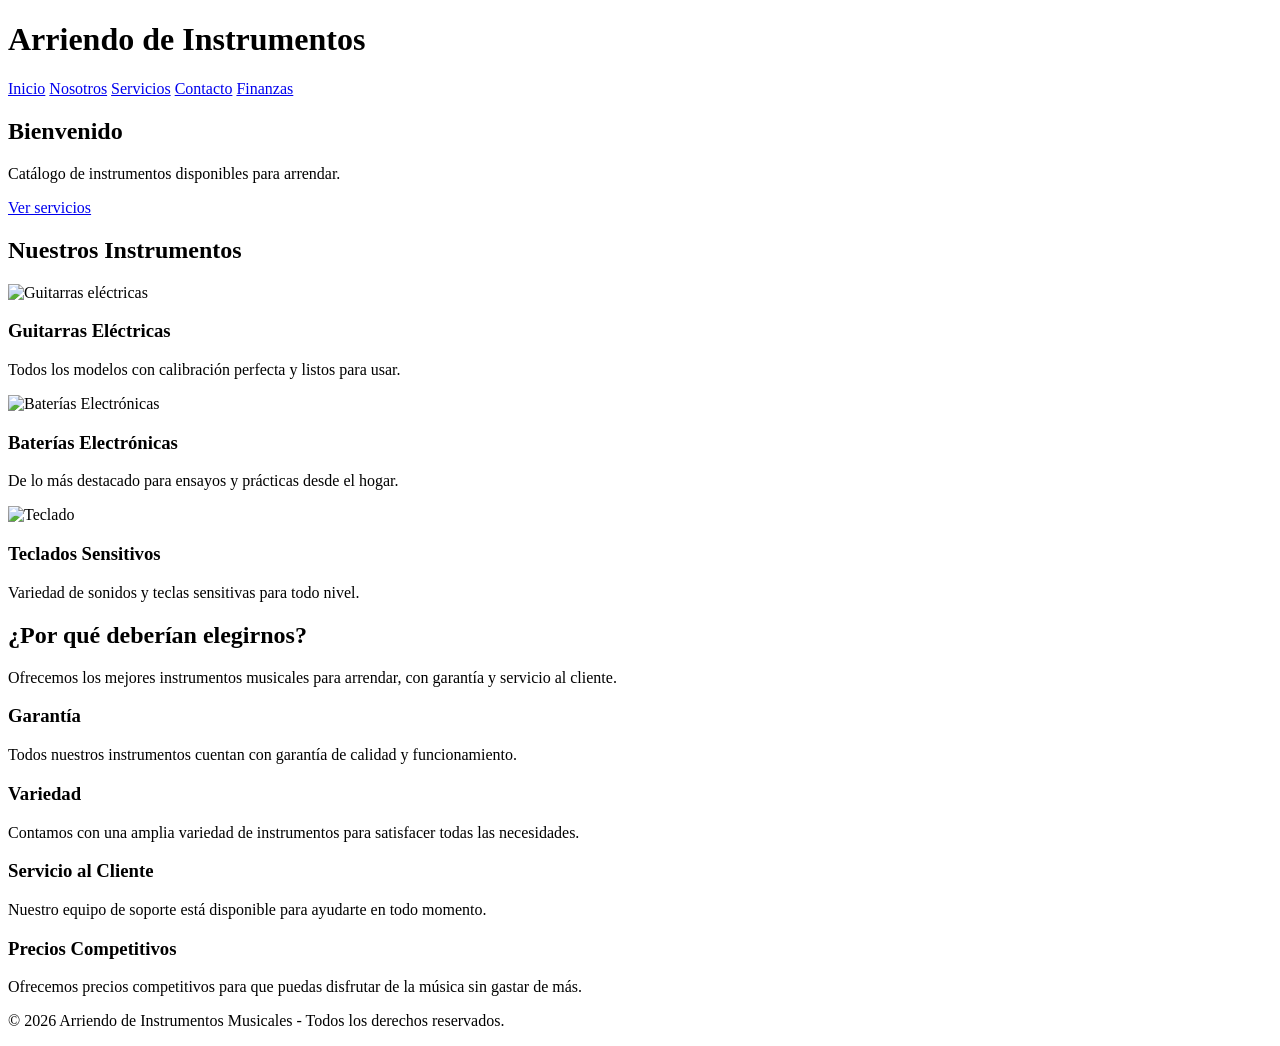
==== index.html @ 9057e556 "Add files via upload" ====
<!DOCTYPE html>
<html lang="es">
<head>
    <meta charset="UTF-8">
    <meta name="viewport" content="width=device-width, initial-scale=1.0">
    <meta name="author" content="Nicol Villca">
    <meta name="description" content="Arriendo de instrumentos musicales con garantía y servicio rápido para eventos y colegios.">
    <meta name="keywords" content="arriendo instrumentos musicales, guitarras electricas arriendo, teclado, musica escolar">
    <title>Inicio - Arriendo de Instrumentos Musicales</title>
    <link rel="stylesheet" href="css/style1.css">
</head>
<body>
    <header class="encabezado">
        <h1 class="titulo-principal">Arriendo de Instrumentos</h1>
        <nav class="navegacion">
            <a href="index.html" class="nav-link activo">Inicio</a>
            <a href="nosotros.html" class="nav-link">Nosotros</a>
            <a href="servicios.html" class="nav-link">Servicios</a>
            <a href="contacto.html" class="nav-link">Contacto</a>
            <a href="finanzas.html" class="nav-link">Finanzas</a>
        </nav>
        <div id="barra-estado" class="barra-estado"></div>
    </header>

    <main class="contenido-principal">
        <section class="bienvenida">
            <h2>Bienvenido</h2>
            <p>Catálogo de instrumentos disponibles para arrendar.</p>
            <a href="servicios.html" class="link-servicios">Ver servicios</a>
        </section>

        <section class="seccion-instrumentos">
            <h2 class="titulo-seccion">Nuestros Instrumentos</h2>
            
            <div class="contenedor-tarjetas">
                <article class="tarjeta-instrumento">
                    <img src="img/Guitarra.webp" alt="Guitarras eléctricas" class="img-instrumento">
                    <div class="info-instrumento">
                        <h3>Guitarras Eléctricas</h3>
                        <p>Todos los modelos con calibración perfecta y listos para usar.</p>
                    </div>
                </article>

                <article class="tarjeta-instrumento">
                    <img src="img/Bateria3.jpg" alt="Baterías Electrónicas" class="img-instrumento">
                    <div class="info-instrumento">
                        <h3>Baterías Electrónicas</h3>
                        <p>De lo más destacado para ensayos y prácticas desde el hogar.</p>
                    </div>
                </article>

                <article class="tarjeta-instrumento">
                    <img src="img/Teclado.webp" alt="Teclado" class="img-instrumento">
                    <div class="info-instrumento">
                        <h3>Teclados Sensitivos</h3>
                        <p>Variedad de sonidos y teclas sensitivas para todo nivel.</p>
                    </div>
                </article>
            </div>
        </section>

        <section class="seccion-beneficios">
            <h2>¿Por qué deberían elegirnos?</h2>
            <p class="bajada-beneficios">Ofrecemos los mejores instrumentos musicales para arrendar, con garantía y servicio al cliente.</p>

            <div class="grid-beneficios">
                <div class="tarjeta-beneficio">
                    <h3>Garantía</h3>
                    <p>Todos nuestros instrumentos cuentan con garantía de calidad y funcionamiento.</p>
                </div>

                <div class="tarjeta-beneficio">
                    <h3>Variedad</h3>
                    <p>Contamos con una amplia variedad de instrumentos para satisfacer todas las necesidades.</p>
                </div>

                <div class="tarjeta-beneficio">
                    <h3>Servicio al Cliente</h3>
                    <p>Nuestro equipo de soporte está disponible para ayudarte en todo momento.</p>
                </div>

                <div class="tarjeta-beneficio">
                    <h3>Precios Competitivos</h3>
                    <p>Ofrecemos precios competitivos para que puedas disfrutar de la música sin gastar de más.</p>
                </div>
            </div>
        </section>
    </main>

    <footer class="pie-pagina">
        <p>&copy; 2026 Arriendo de Instrumentos Musicales - Todos los derechos reservados.</p>
    </footer>

    <script src="js/script.js"></script>
</body>
</html>
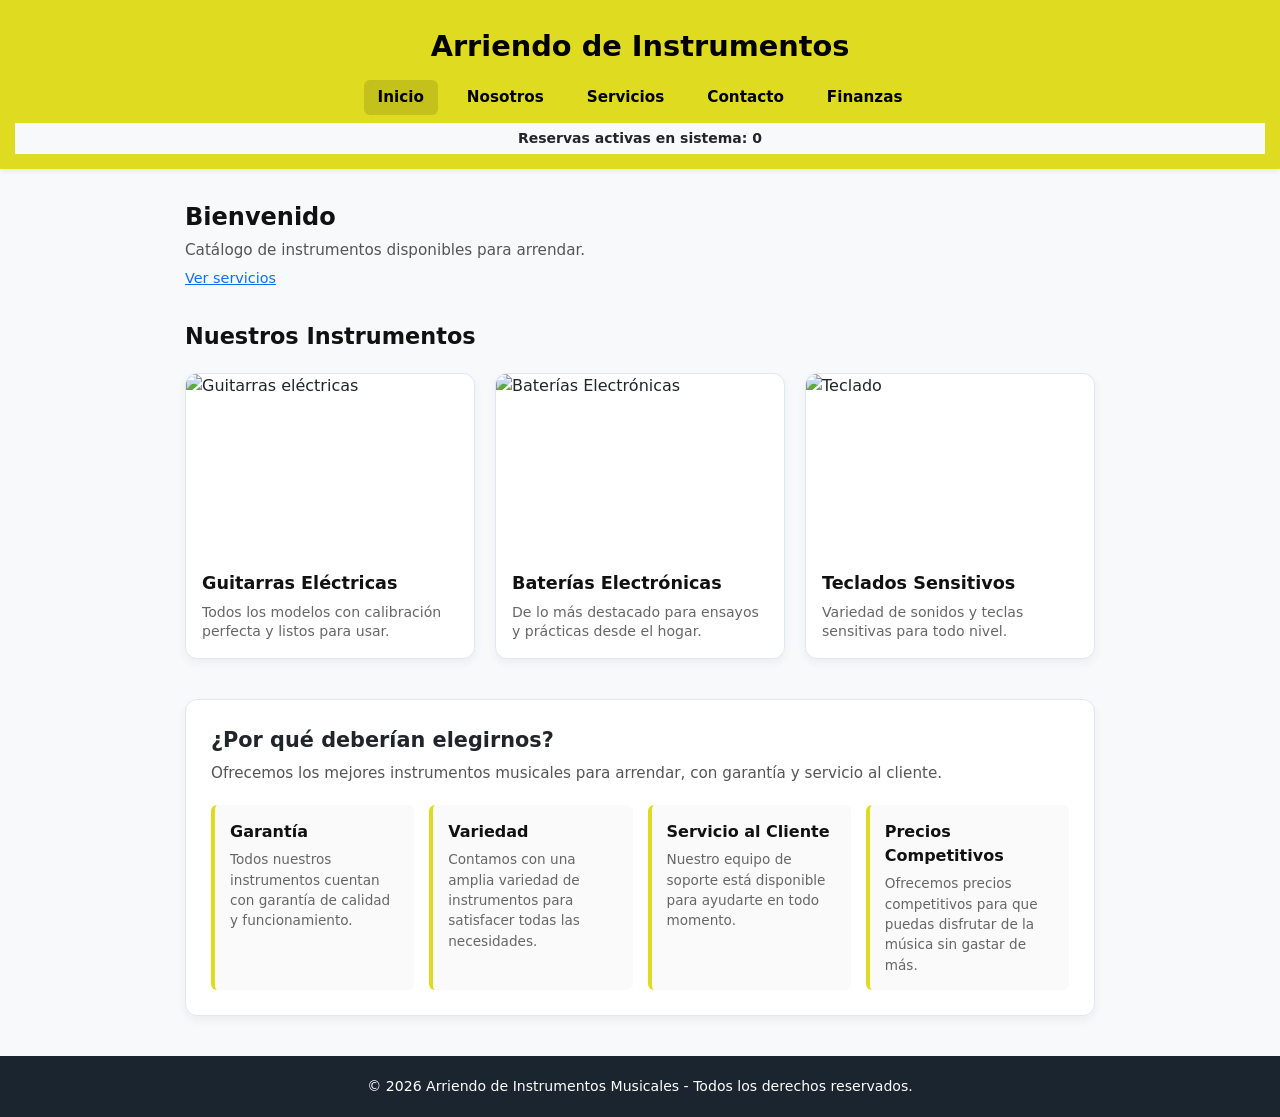
==== commit d4957ad5: "Update index.html" ====
--- a/index.html
+++ b/index.html
@@ -7,7 +7,7 @@
     <meta name="description" content="Arriendo de instrumentos musicales con garantía y servicio rápido para eventos y colegios.">
     <meta name="keywords" content="arriendo instrumentos musicales, guitarras electricas arriendo, teclado, musica escolar">
     <title>Inicio - Arriendo de Instrumentos Musicales</title>
-    <link rel="stylesheet" href="css/style1.css">
+    <link rel="stylesheet" href="style1.css">
 </head>
 <body>
     <header class="encabezado">
@@ -91,6 +91,6 @@
         <p>&copy; 2026 Arriendo de Instrumentos Musicales - Todos los derechos reservados.</p>
     </footer>
 
-    <script src="js/script.js"></script>
+    <script src="script.js"></script>
 </body>
-</html>+</html>
--- a/style1.css
+++ b/style1.css
@@ -0,0 +1,198 @@
+
+* {
+    box-sizing: border-box;
+    margin: 0;
+    padding: 0;
+    font-family: system-ui, -apple-system, BlinkMacSystemFont, 'Segoe UI', Roboto, sans-serif;
+}
+
+body {
+    background-color: #f8f9fa;
+    color: #212529;
+    line-height: 1.5;
+}
+.encabezado {
+    background-color: #dfdb20;
+    padding: 25px 15px 15px 15px;
+    text-align: center;
+    box-shadow: 0 2px 6px rgba(0, 0, 0, 0.08);
+}
+
+.titulo-principal {
+    font-size: 1.8rem;
+    color: #000000;
+    margin-bottom: 12px;
+    font-weight: 700;
+}
+
+.navegacion {
+    display: flex;
+    justify-content: center;
+    gap: 15px;
+    flex-wrap: wrap;
+}
+
+.nav-link {
+    color: #000000;
+    text-decoration: none;
+    font-weight: 600;
+    font-size: 0.95rem;
+    padding: 6px 14px;
+    border-radius: 6px;
+    transition: background-color 0.2s;
+}
+
+.nav-link:hover, .nav-link.activo {
+    background-color: rgba(0, 0, 0, 0.12);
+}
+
+.barra-estado {
+    margin-top: 8px;
+    font-size: 0.88rem;
+    font-weight: 600;
+}
+
+
+.contenido-principal {
+    max-width: 950px;
+    margin: 30px auto;
+    padding: 0 20px;
+}
+
+.bienvenida {
+    margin-bottom: 30px;
+}
+
+.bienvenida h2 {
+    font-size: 1.5rem;
+    color: #111111;
+    margin-bottom: 4px;
+}
+
+.bienvenida p {
+    color: #555555;
+    font-size: 0.95rem;
+}
+
+.link-servicios {
+    display: inline-block;
+    margin-top: 6px;
+    color: #0d6efd;
+    font-size: 0.9rem;
+    text-decoration: underline;
+}
+
+.titulo-seccion {
+    font-size: 1.4rem;
+    margin-bottom: 20px;
+    color: #111111;
+}
+
+.contenedor-tarjetas {
+    display: grid;
+    grid-template-columns: repeat(auto-fit, minmax(260px, 1fr));
+    gap: 20px;
+    margin-bottom: 40px;
+}
+
+.tarjeta-instrumento {
+    background-color: #ffffff;
+    border: 1px solid #e2e8f0;
+    border-radius: 12px;
+    overflow: hidden;
+    box-shadow: 0 4px 10px rgba(0, 0, 0, 0.05);
+    transition: transform 0.2s, box-shadow 0.2s;
+}
+
+.tarjeta-instrumento:hover {
+    transform: translateY(-4px);
+    box-shadow: 0 8px 18px rgba(0, 0, 0, 0.1);
+}
+
+.img-instrumento {
+    width: 100%;
+    height: 180px;
+    object-fit: cover;
+    display: block;
+}
+
+.info-instrumento {
+    padding: 16px;
+}
+
+.info-instrumento h3 {
+    font-size: 1.1rem;
+    margin-bottom: 6px;
+    color: #111111;
+}
+
+.info-instrumento p {
+    font-size: 0.88rem;
+    color: #666666;
+    line-height: 1.4;
+}
+
+
+.seccion-beneficios {
+    background-color: #ffffff;
+    border-radius: 12px;
+    padding: 25px;
+    box-shadow: 0 4px 10px rgba(0, 0, 0, 0.05);
+    border: 1px solid #e2e8f0;
+    margin-bottom: 40px;
+}
+
+.seccion-beneficios h2 {
+    font-size: 1.3rem;
+    margin-bottom: 6px;
+}
+
+.bajada-beneficios {
+    color: #555555;
+    font-size: 0.95rem;
+    margin-bottom: 20px;
+}
+
+.grid-beneficios {
+    display: grid;
+    grid-template-columns: repeat(auto-fit, minmax(200px, 1fr));
+    gap: 15px;
+}
+
+.tarjeta-beneficio {
+    background-color: #fafafa;
+    border-left: 4px solid #dfdb20;
+    padding: 15px;
+    border-radius: 6px;
+}
+
+.tarjeta-beneficio h3 {
+    font-size: 1rem;
+    margin-bottom: 5px;
+    color: #111111;
+}
+
+.tarjeta-beneficio p {
+    font-size: 0.85rem;
+    color: #666666;
+}
+
+/* PIE DE PÁGINA */
+.pie-pagina {
+    text-align: center;
+    padding: 20px;
+    background-color: #1a252f;
+    color: #ffffff;
+    font-size: 0.88rem;
+}
+
+@media (max-width: 768px) {
+    .navegacion {
+        flex-direction: column;
+        gap: 8px;
+    }
+    
+    .contenedor-tarjetas {
+        grid-template-columns: 1fr;
+    }
+}
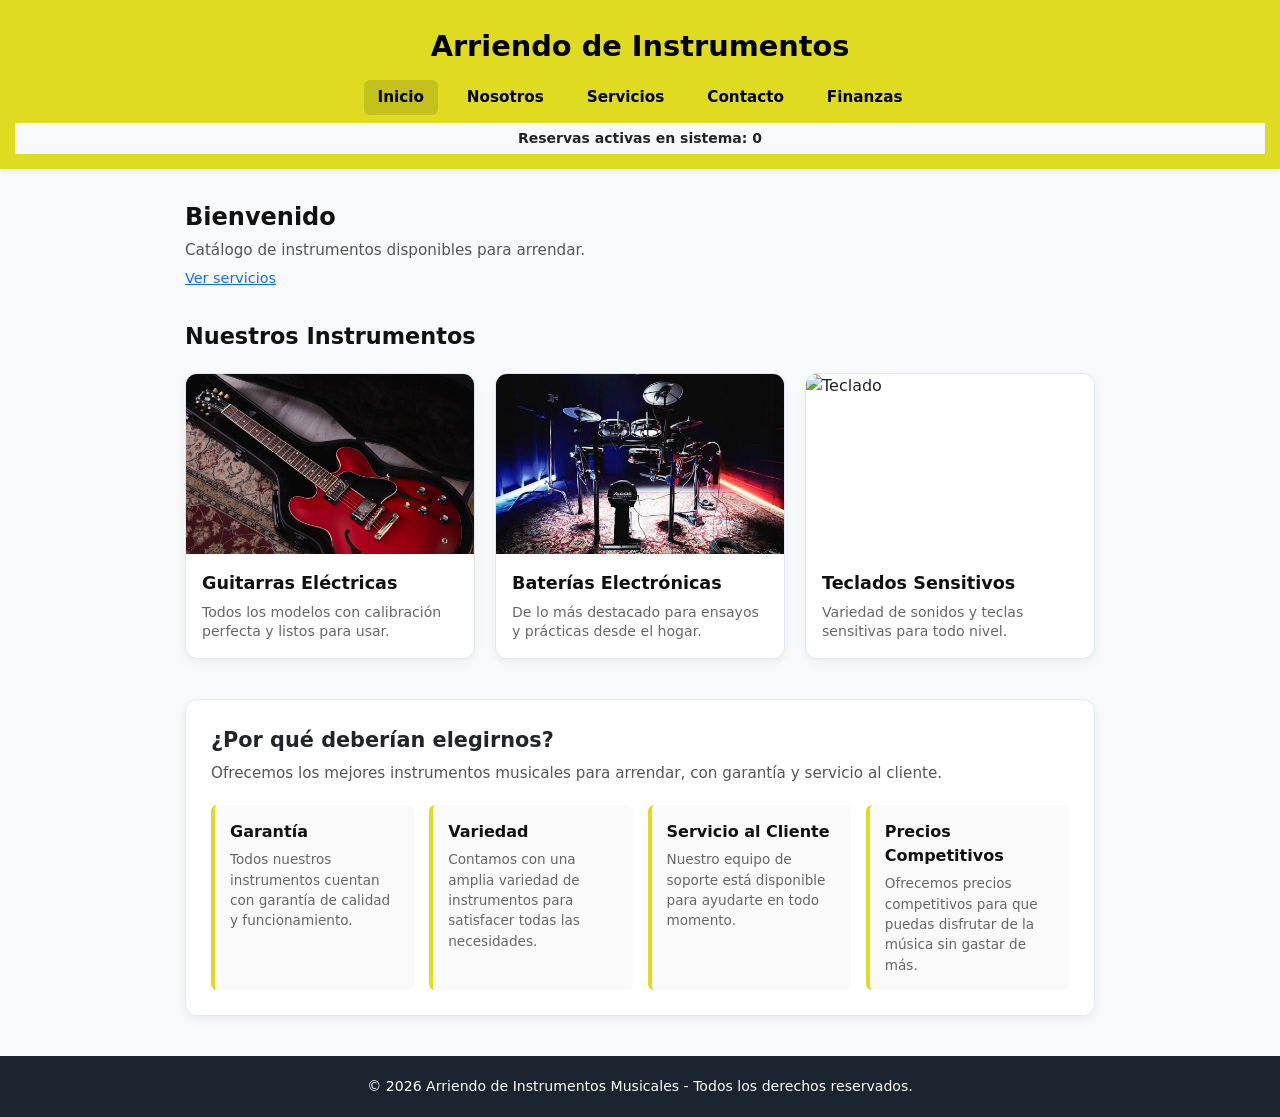
==== commit c1ffdb79: "Update index.html" ====
--- a/index.html
+++ b/index.html
@@ -34,7 +34,7 @@
             
             <div class="contenedor-tarjetas">
                 <article class="tarjeta-instrumento">
-                    <img src="img/Guitarra.webp" alt="Guitarras eléctricas" class="img-instrumento">
+                    <img src="Guitarra.webp" alt="Guitarras eléctricas" class="img-instrumento">
                     <div class="info-instrumento">
                         <h3>Guitarras Eléctricas</h3>
                         <p>Todos los modelos con calibración perfecta y listos para usar.</p>
@@ -42,7 +42,7 @@
                 </article>
 
                 <article class="tarjeta-instrumento">
-                    <img src="img/Bateria3.jpg" alt="Baterías Electrónicas" class="img-instrumento">
+                    <img src="Bateria3.jpg" alt="Baterías Electrónicas" class="img-instrumento">
                     <div class="info-instrumento">
                         <h3>Baterías Electrónicas</h3>
                         <p>De lo más destacado para ensayos y prácticas desde el hogar.</p>
@@ -50,7 +50,7 @@
                 </article>
 
                 <article class="tarjeta-instrumento">
-                    <img src="img/Teclado.webp" alt="Teclado" class="img-instrumento">
+                    <img src="Teclado.webp" alt="Teclado" class="img-instrumento">
                     <div class="info-instrumento">
                         <h3>Teclados Sensitivos</h3>
                         <p>Variedad de sonidos y teclas sensitivas para todo nivel.</p>
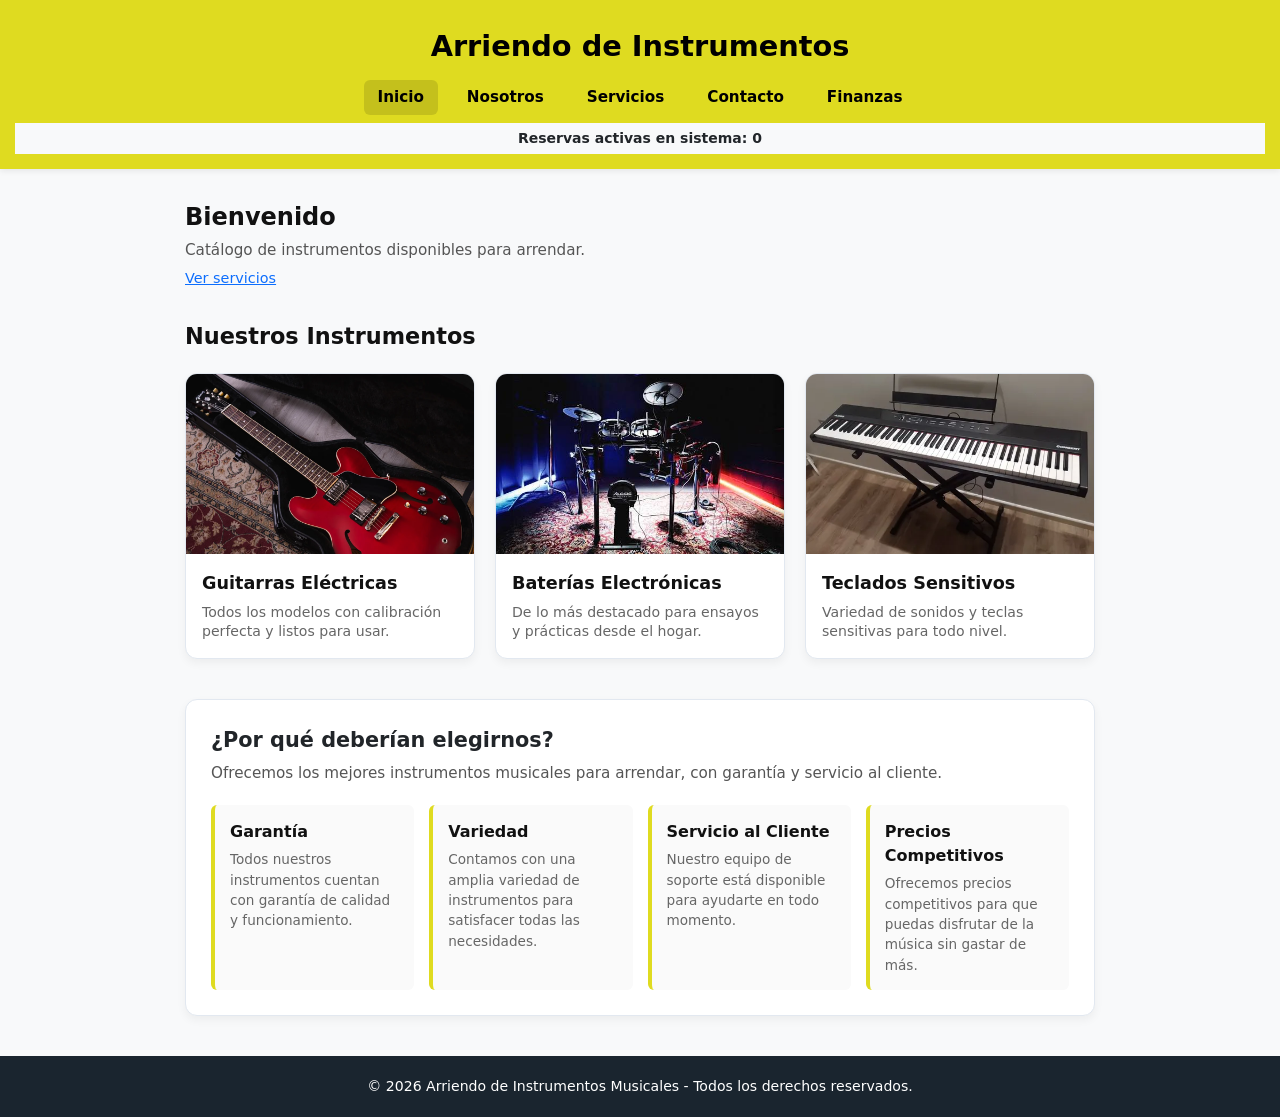
==== commit 41c4ab3e: "Update index.html" ====
--- a/index.html
+++ b/index.html
@@ -50,7 +50,7 @@
                 </article>
 
                 <article class="tarjeta-instrumento">
-                    <img src="Teclado.webp" alt="Teclado" class="img-instrumento">
+                    <img src="teclado.webp" alt="Teclado" class="img-instrumento">
                     <div class="info-instrumento">
                         <h3>Teclados Sensitivos</h3>
                         <p>Variedad de sonidos y teclas sensitivas para todo nivel.</p>
